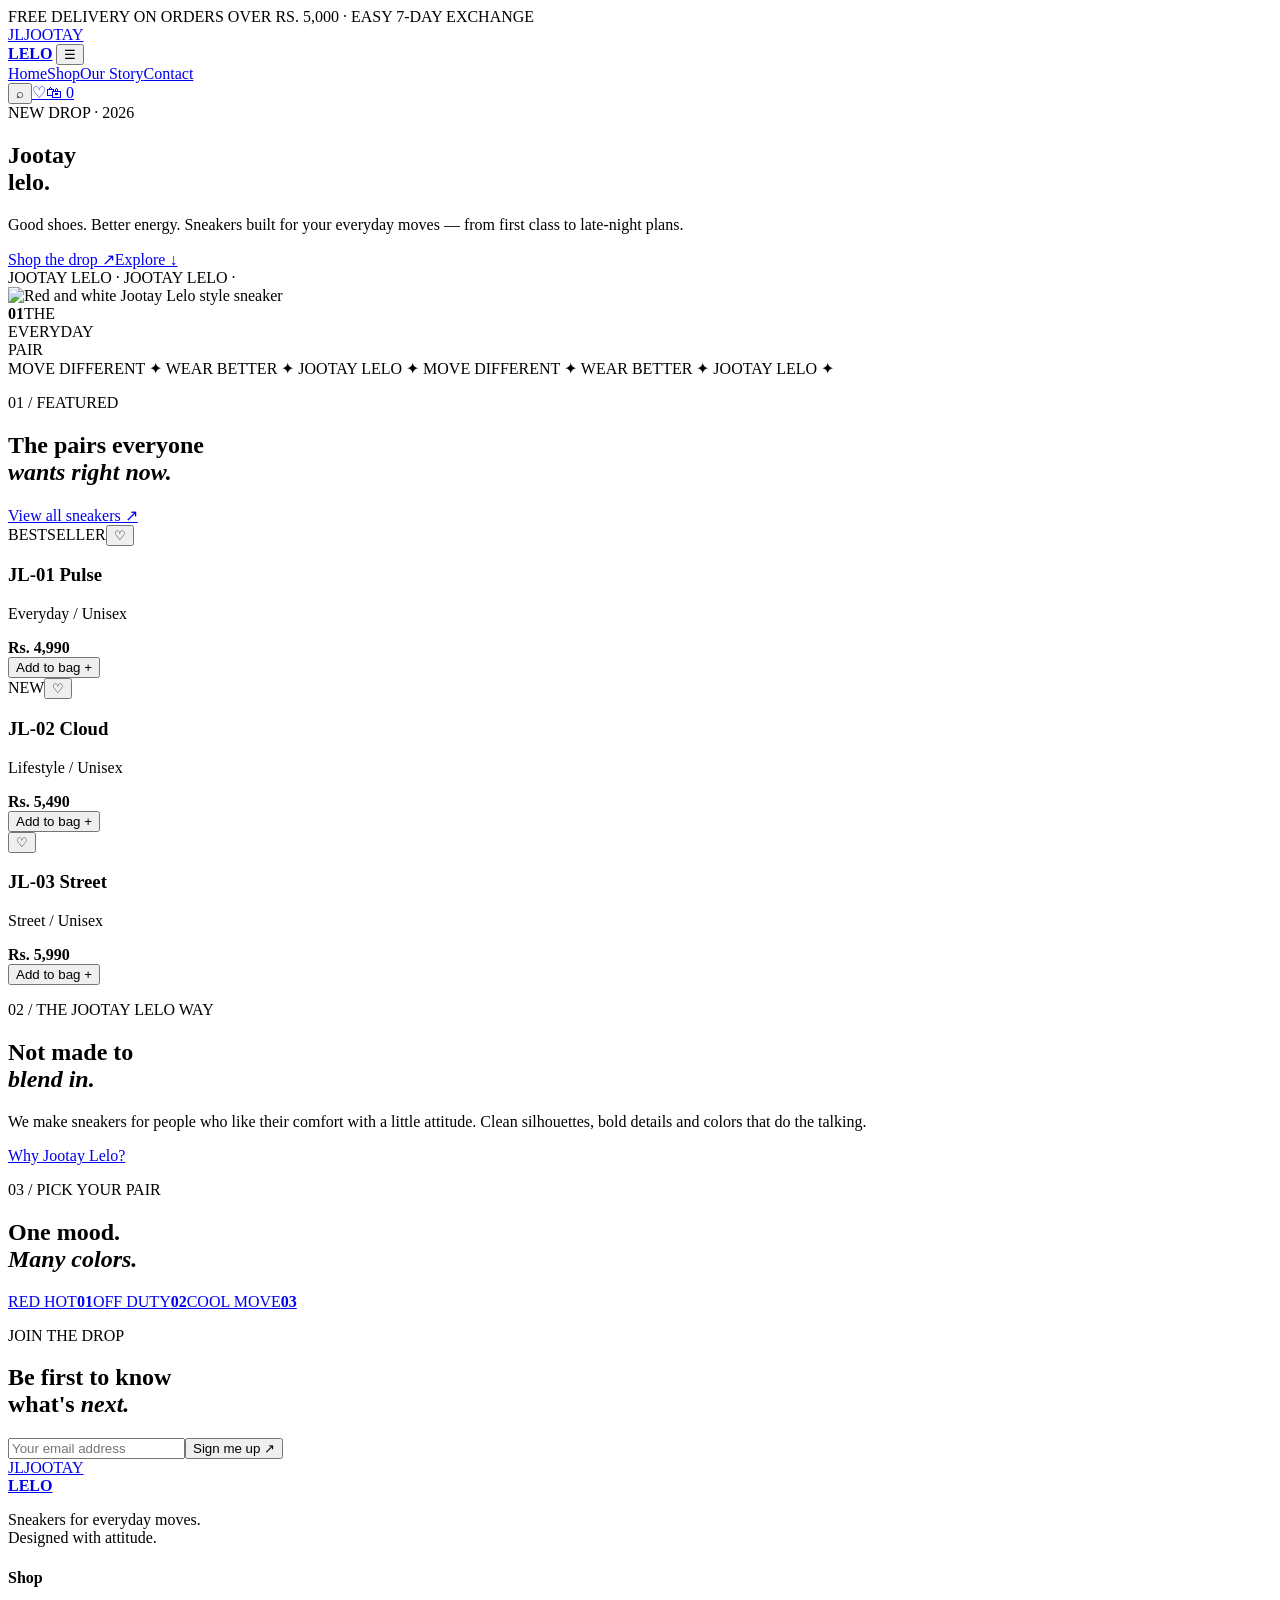
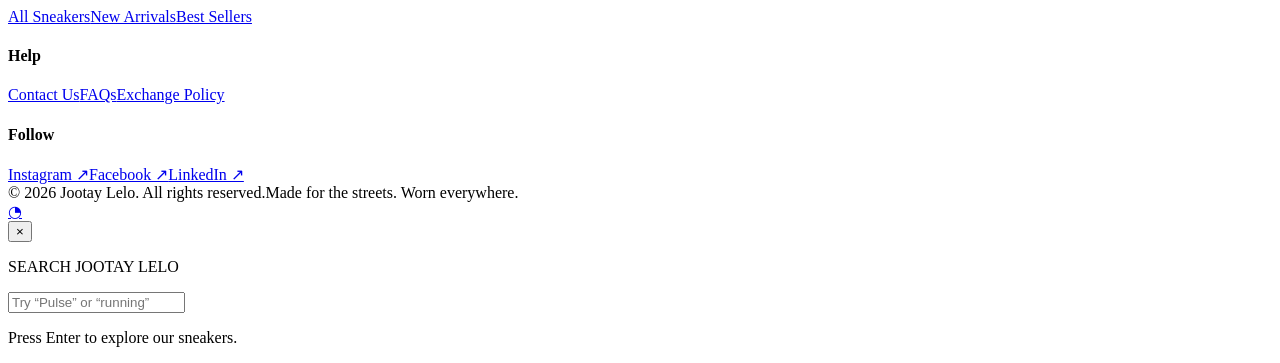
==== index.html @ d02ef952 "Add files via upload" ====
<!DOCTYPE html>
<html lang="en">
<head>
<meta charset="UTF-8"><meta name="viewport" content="width=device-width,initial-scale=1.0">
<meta name="description" content="Jootay Lelo — bold sneakers for everyday moves.">
<title>Jootay Lelo | Step Into Your Style</title>
<link rel="preconnect" href="https://fonts.googleapis.com"><link rel="preconnect" href="https://fonts.gstatic.com" crossorigin>
<link href="https://fonts.googleapis.com/css2?family=DM+Sans:wght@400;500;600;700&family=Space+Grotesk:wght@500;600;700&display=swap" rel="stylesheet">
<link rel="stylesheet" href="css/style.css">
</head>
<body>
<div class="topbar">FREE DELIVERY ON ORDERS OVER RS. 5,000 <span>·</span> EASY 7-DAY EXCHANGE</div>
<header class="header">
<a class="brand" href="index.html"><span class="brand-icon">JL</span><span>JOOTAY<br><b>LELO</b></span></a>
<button class="menu-toggle" aria-label="Open navigation">☰</button>
<nav id="nav"><a class="active" href="index.html">Home</a><a href="shop.html">Shop</a><a href="about.html">Our Story</a><a href="contact.html">Contact</a></nav>
<div class="header-actions"><button id="searchBtn" aria-label="Search">⌕</button><a href="shop.html#wishlist" aria-label="Wishlist">♡</a><a class="cart-link" href="shop.html#cart" aria-label="Shopping bag">🛍 <span id="cartCount">0</span></a></div>
</header>

<main>
<section class="hero">
<div class="hero-copy"><span class="pill">NEW DROP · 2026</span><h1>Jootay<br><span>lelo.</span></h1><p>Good shoes. Better energy. Sneakers built for your everyday moves — from first class to late-night plans.</p><div class="hero-actions"><a class="btn btn-dark" href="shop.html">Shop the drop <span>↗</span></a><a class="text-btn" href="#featured">Explore ↓</a></div></div>
<div class="hero-shoe"><div class="circle-text">JOOTAY LELO · JOOTAY LELO · </div><img src="https://images.unsplash.com/photo-1542291026-7eec264c27ff?auto=format&fit=crop&w=1200&q=90" alt="Red and white Jootay Lelo style sneaker"></div>
<div class="hero-note"><strong>01</strong><span>THE<br>EVERYDAY<br>PAIR</span></div>
</section>

<section class="marquee"><div>MOVE DIFFERENT <span>✦</span> WEAR BETTER <span>✦</span> JOOTAY LELO <span>✦</span> MOVE DIFFERENT <span>✦</span> WEAR BETTER <span>✦</span> JOOTAY LELO <span>✦</span></div></section>

<section class="section" id="featured">
<div class="section-head"><div><p class="eyebrow">01 / FEATURED</p><h2>The pairs everyone<br><em>wants right now.</em></h2></div><a class="text-btn" href="shop.html">View all sneakers ↗</a></div>
<div class="product-grid">
<article class="product-card"><div class="product-image pi-one"><span class="badge">BESTSELLER</span><button class="wish" data-wish>♡</button></div><div class="product-meta"><div><h3>JL-01 Pulse</h3><p>Everyday / Unisex</p></div><strong>Rs. 4,990</strong></div><button class="quick-add" data-add="JL-01 Pulse">Add to bag +</button></article>
<article class="product-card"><div class="product-image pi-two"><span class="badge new">NEW</span><button class="wish" data-wish>♡</button></div><div class="product-meta"><div><h3>JL-02 Cloud</h3><p>Lifestyle / Unisex</p></div><strong>Rs. 5,490</strong></div><button class="quick-add" data-add="JL-02 Cloud">Add to bag +</button></article>
<article class="product-card"><div class="product-image pi-three"><button class="wish" data-wish>♡</button></div><div class="product-meta"><div><h3>JL-03 Street</h3><p>Street / Unisex</p></div><strong>Rs. 5,990</strong></div><button class="quick-add" data-add="JL-03 Street">Add to bag +</button></article>
</div>
</section>

<section class="editorial">
<div class="editorial-photo"></div><div class="editorial-copy"><p class="eyebrow">02 / THE JOOTAY LELO WAY</p><h2>Not made to<br><em>blend in.</em></h2><p>We make sneakers for people who like their comfort with a little attitude. Clean silhouettes, bold details and colors that do the talking.</p><a class="btn btn-light" href="about.html">Why Jootay Lelo?</a></div>
</section>

<section class="section color-section"><div class="section-head"><div><p class="eyebrow">03 / PICK YOUR PAIR</p><h2>One mood.<br><em>Many colors.</em></h2></div></div>
<div class="color-grid"><a href="shop.html?color=red" class="color-card red"><span>RED HOT</span><b>01</b></a><a href="shop.html?color=cream" class="color-card cream"><span>OFF DUTY</span><b>02</b></a><a href="shop.html?color=blue" class="color-card blue"><span>COOL MOVE</span><b>03</b></a></div></section>

<section class="newsletter"><div><p class="eyebrow">JOIN THE DROP</p><h2>Be first to know<br>what's <em>next.</em></h2></div><form id="newsletter"><input type="email" placeholder="Your email address" required><button class="btn btn-dark">Sign me up ↗</button></form></section>
</main>

<footer><div class="footer-top"><div><a class="brand footer-brand" href="index.html"><span class="brand-icon">JL</span><span>JOOTAY<br><b>LELO</b></span></a><p>Sneakers for everyday moves.<br>Designed with attitude.</p></div><div><h4>Shop</h4><a href="shop.html">All Sneakers</a><a href="shop.html">New Arrivals</a><a href="shop.html">Best Sellers</a></div><div><h4>Help</h4><a href="contact.html">Contact Us</a><a href="contact.html#faq">FAQs</a><a href="contact.html#exchange">Exchange Policy</a></div><div><h4>Follow</h4><a href="https://www.instagram.com/" target="_blank">Instagram ↗</a><a href="https://www.facebook.com/" target="_blank">Facebook ↗</a><a href="https://www.linkedin.com/" target="_blank">LinkedIn ↗</a></div></div><div class="footer-bottom"><span>© 2026 Jootay Lelo. All rights reserved.</span><span>Made for the streets. Worn everywhere.</span></div></footer>
<a class="whatsapp" href="https://wa.me/923001234567?text=Hi%20Jootay%20Lelo%2C%20I%20have%20a%20question%20about%20your%20sneakers." target="_blank" aria-label="Chat on WhatsApp">◔</a>
<div class="search-panel" id="searchPanel"><button class="close-search" id="closeSearch">×</button><p class="eyebrow">SEARCH JOOTAY LELO</p><input id="searchInput" type="search" placeholder="Try “Pulse” or “running”"><p id="searchHint">Press Enter to explore our sneakers.</p></div>
<script src="js/script.js"></script>
</body></html>
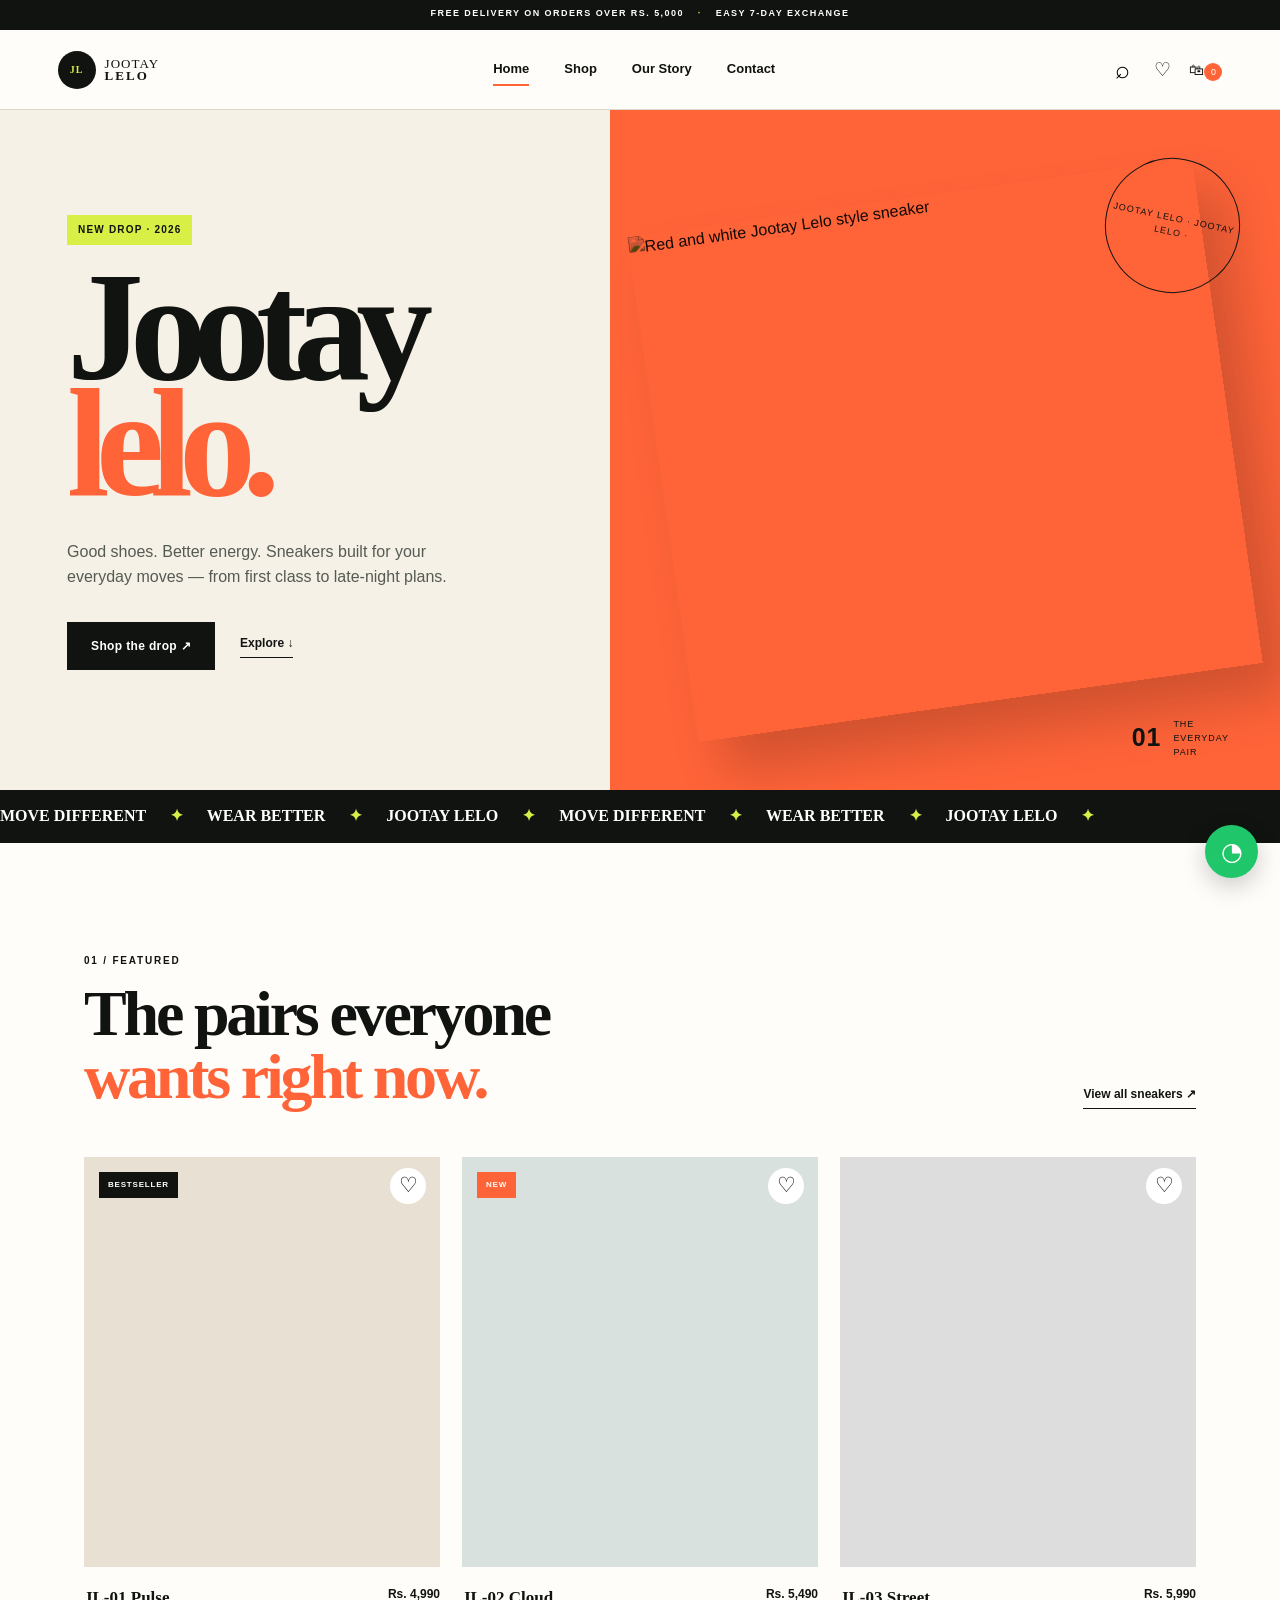
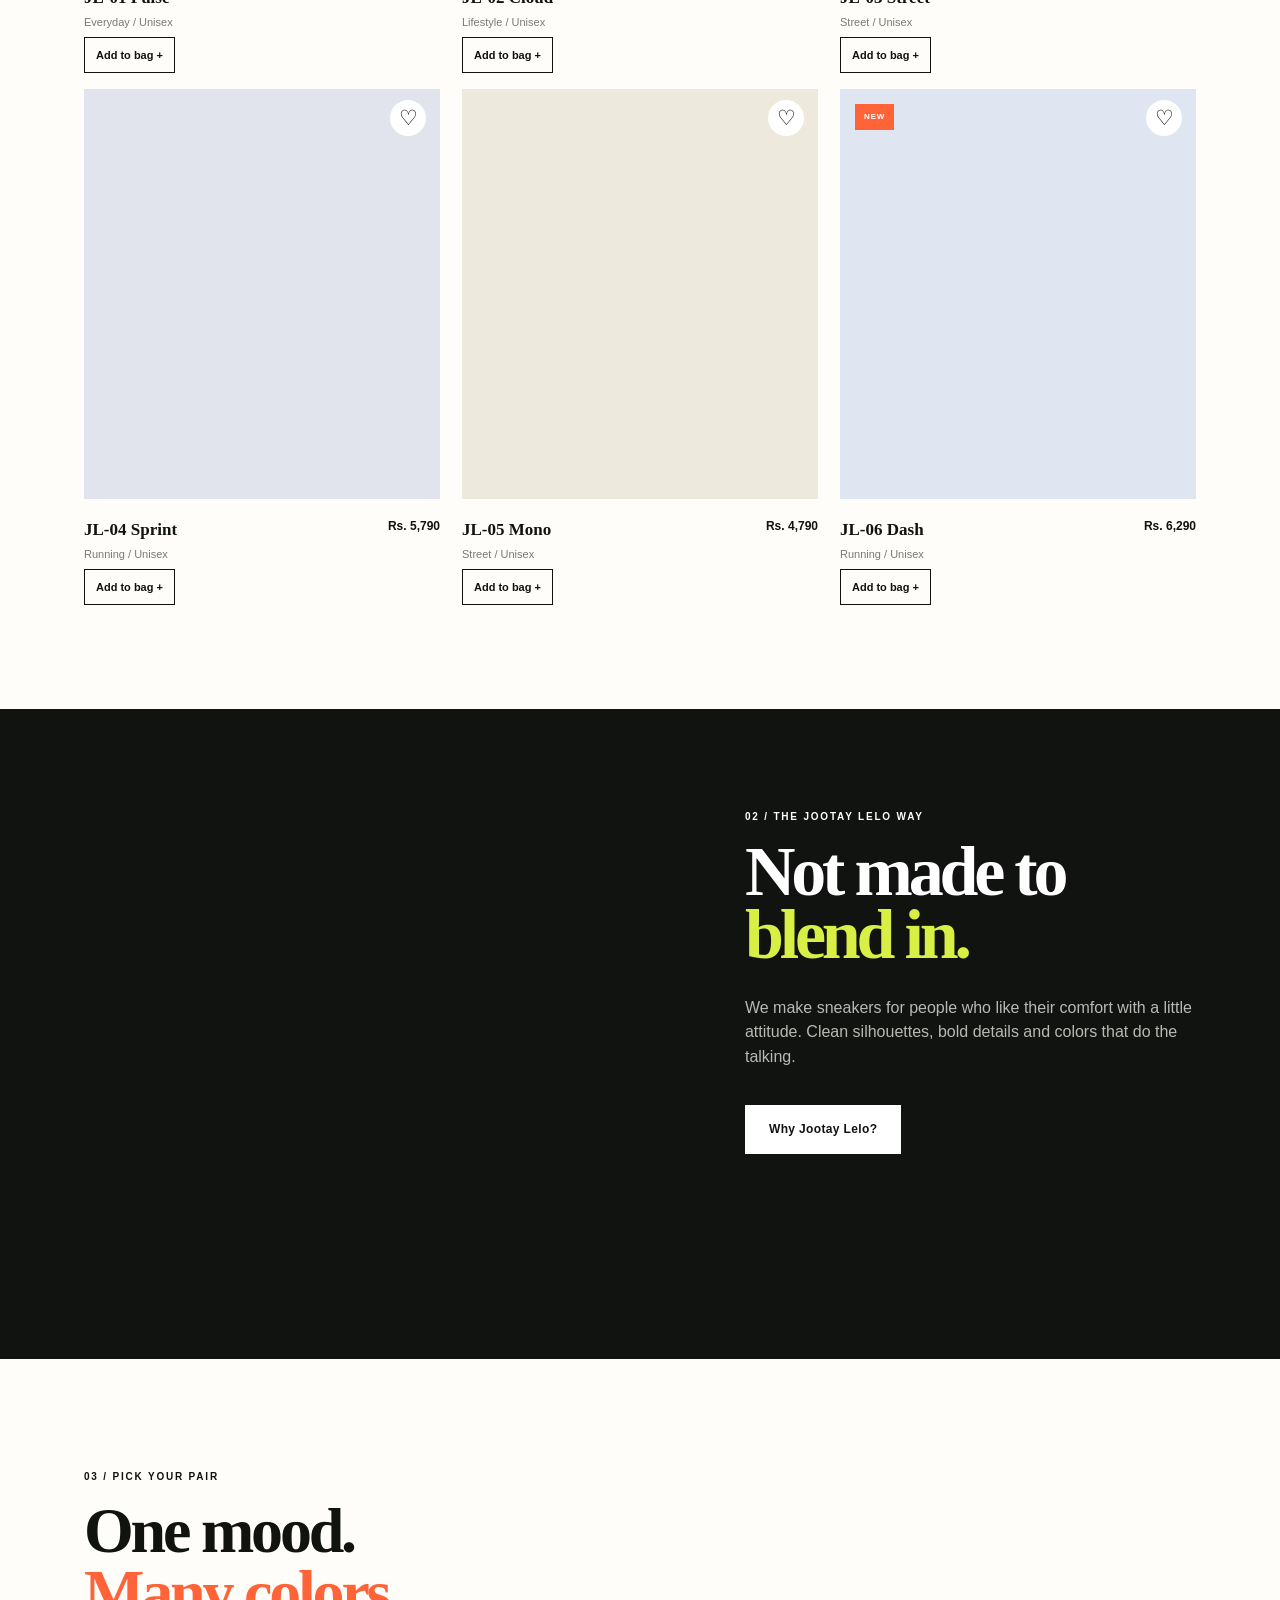
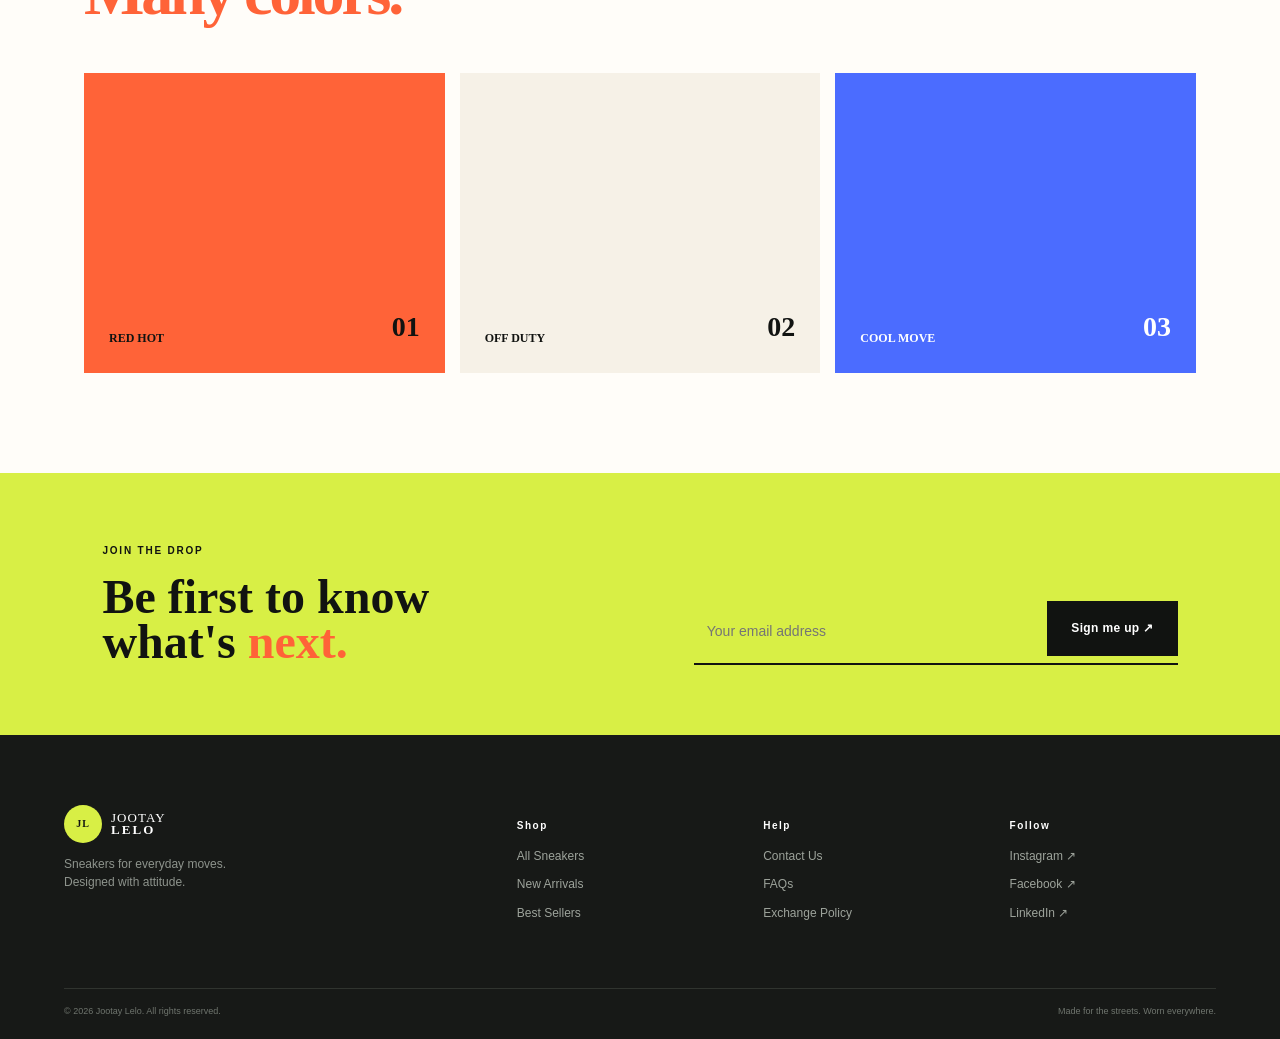
==== commit 37be1c09: "Update index.html" ====
--- a/index.html
+++ b/index.html
@@ -29,11 +29,13 @@
 <section class="section" id="featured">
 <div class="section-head"><div><p class="eyebrow">01 / FEATURED</p><h2>The pairs everyone<br><em>wants right now.</em></h2></div><a class="text-btn" href="shop.html">View all sneakers ↗</a></div>
 <div class="product-grid">
-<article class="product-card"><div class="product-image pi-one"><span class="badge">BESTSELLER</span><button class="wish" data-wish>♡</button></div><div class="product-meta"><div><h3>JL-01 Pulse</h3><p>Everyday / Unisex</p></div><strong>Rs. 4,990</strong></div><button class="quick-add" data-add="JL-01 Pulse">Add to bag +</button></article>
-<article class="product-card"><div class="product-image pi-two"><span class="badge new">NEW</span><button class="wish" data-wish>♡</button></div><div class="product-meta"><div><h3>JL-02 Cloud</h3><p>Lifestyle / Unisex</p></div><strong>Rs. 5,490</strong></div><button class="quick-add" data-add="JL-02 Cloud">Add to bag +</button></article>
-<article class="product-card"><div class="product-image pi-three"><button class="wish" data-wish>♡</button></div><div class="product-meta"><div><h3>JL-03 Street</h3><p>Street / Unisex</p></div><strong>Rs. 5,990</strong></div><button class="quick-add" data-add="JL-03 Street">Add to bag +</button></article>
-</div>
-</section>
+<article class="product-card" data-category="lifestyle"><div class="product-image pi-one"><a class="product-image-link" href="product.html?id=1" aria-label="View JL-01 Pulse details"></a><span class="badge">BESTSELLER</span><button class="wish" data-wish aria-label="Add JL-01 Pulse to wishlist">♡</button></div><div class="product-meta"><div><h3>JL-01 Pulse</h3><p>Everyday / Unisex</p></div><strong>Rs. 4,990</strong></div><a class="quick-add" data-add="JL-01 Pulse" href="javascript:void(0)">Add to bag +</a></article>
+<article class="product-card" data-category="lifestyle"><div class="product-image pi-two"><a class="product-image-link" href="product.html?id=2" aria-label="View JL-02 Cloud details"></a><span class="badge new">NEW</span><button class="wish" data-wish aria-label="Add JL-02 Cloud to wishlist">♡</button></div><div class="product-meta"><div><h3>JL-02 Cloud</h3><p>Lifestyle / Unisex</p></div><strong>Rs. 5,490</strong></div><a class="quick-add" data-add="JL-02 Cloud" href="javascript:void(0)">Add to bag +</a></article>
+<article class="product-card" data-category="street"><div class="product-image pi-three"><a class="product-image-link" href="product.html?id=3" aria-label="View JL-03 Street details"></a><button class="wish" data-wish aria-label="Add JL-03 Street to wishlist">♡</button></div><div class="product-meta"><div><h3>JL-03 Street</h3><p>Street / Unisex</p></div><strong>Rs. 5,990</strong></div><a class="quick-add" data-add="JL-03 Street" href="javascript:void(0)">Add to bag +</a></article>
+<article class="product-card" data-category="running"><div class="product-image pi-four"><a class="product-image-link" href="product.html?id=4" aria-label="View JL-04 Sprint details"></a><button class="wish" data-wish aria-label="Add JL-04 Sprint to wishlist">♡</button></div><div class="product-meta"><div><h3>JL-04 Sprint</h3><p>Running / Unisex</p></div><strong>Rs. 5,790</strong></div><a class="quick-add" data-add="JL-04 Sprint" href="javascript:void(0)">Add to bag +</a></article>
+<article class="product-card" data-category="street"><div class="product-image pi-five"><a class="product-image-link" href="product.html?id=5" aria-label="View JL-05 Mono details"></a><button class="wish" data-wish aria-label="Add JL-05 Mono to wishlist">♡</button></div><div class="product-meta"><div><h3>JL-05 Mono</h3><p>Street / Unisex</p></div><strong>Rs. 4,790</strong></div><a class="quick-add" data-add="JL-05 Mono" href="javascript:void(0)">Add to bag +</a></article>
+<article class="product-card" data-category="running"><div class="product-image pi-six"><a class="product-image-link" href="product.html?id=6" aria-label="View JL-06 Dash details"></a><span class="badge new">NEW</span><button class="wish" data-wish aria-label="Add JL-06 Dash to wishlist">♡</button></div><div class="product-meta"><div><h3>JL-06 Dash</h3><p>Running / Unisex</p></div><strong>Rs. 6,290</strong></div><a class="quick-add" data-add="JL-06 Dash" href="javascript:void(0)">Add to bag +</a></article>
+</div></section>
 
 <section class="editorial">
 <div class="editorial-photo"></div><div class="editorial-copy"><p class="eyebrow">02 / THE JOOTAY LELO WAY</p><h2>Not made to<br><em>blend in.</em></h2><p>We make sneakers for people who like their comfort with a little attitude. Clean silhouettes, bold details and colors that do the talking.</p><a class="btn btn-light" href="about.html">Why Jootay Lelo?</a></div>
@@ -49,4 +51,4 @@
 <a class="whatsapp" href="https://wa.me/923001234567?text=Hi%20Jootay%20Lelo%2C%20I%20have%20a%20question%20about%20your%20sneakers." target="_blank" aria-label="Chat on WhatsApp">◔</a>
 <div class="search-panel" id="searchPanel"><button class="close-search" id="closeSearch">×</button><p class="eyebrow">SEARCH JOOTAY LELO</p><input id="searchInput" type="search" placeholder="Try “Pulse” or “running”"><p id="searchHint">Press Enter to explore our sneakers.</p></div>
 <script src="js/script.js"></script>
-</body></html>+</body></html>
--- a/css/style.css
+++ b/css/style.css
@@ -0,0 +1,3 @@
+:root{--black:#111311;--cream:#f6f1e7;--white:#fffdf9;--orange:#ff6338;--lime:#d8ef45;--blue:#4b6cff;--muted:#777a74;--line:#ddd8cd;--max:1240px}*{box-sizing:border-box}html{scroll-behavior:smooth}body{margin:0;background:var(--white);color:var(--black);font-family:"DM Sans",sans-serif;line-height:1.55}a{text-decoration:none;color:inherit}button,input,select,textarea{font:inherit}.topbar{height:30px;background:var(--black);color:#fff;text-align:center;font-size:9px;letter-spacing:.16em;font-weight:700;padding:7px}.topbar span{color:var(--lime);margin:0 10px}.header{height:80px;display:flex;align-items:center;justify-content:space-between;padding:0 4.5%;border-bottom:1px solid var(--line);background:rgba(255,253,249,.96);position:sticky;top:0;z-index:50}.brand{display:flex;align-items:center;gap:9px;font-family:"Space Grotesk";font-size:13px;line-height:.9;letter-spacing:.08em}.brand b{letter-spacing:.16em}.brand-icon{width:38px;height:38px;background:var(--black);color:var(--lime);display:grid;place-items:center;border-radius:50%;font-size:10px;font-weight:700}.header nav{display:flex;gap:35px;font-size:13px;font-weight:600}.header nav a{padding:31px 0;position:relative}.header nav a:after{content:"";position:absolute;bottom:25px;left:0;width:0;height:2px;background:var(--orange);transition:.2s}.header nav a:hover:after,.header nav a.active:after{width:100%}.header-actions{display:flex;align-items:center;gap:18px;font-size:19px}.header-actions button{border:0;background:none;font-size:25px;cursor:pointer}.cart-link{font-size:15px}.cart-link span{background:var(--orange);color:#fff;border-radius:50%;display:inline-grid;place-items:center;width:18px;height:18px;font-size:9px;margin-left:-4px}.menu-toggle{display:none;border:0;background:none;font-size:24px}.hero{min-height:680px;background:var(--cream);display:grid;grid-template-columns:1fr 1.1fr;position:relative;overflow:hidden}.hero-copy{padding:105px 0 90px 11%;z-index:2}.pill{display:inline-block;background:var(--lime);font-size:10px;font-weight:800;letter-spacing:.12em;padding:7px 11px;margin-bottom:24px}.hero h1{font-family:"Space Grotesk";font-size:clamp(90px,12vw,170px);line-height:.76;letter-spacing:-.09em;margin:0 0 38px}.hero h1 span{color:var(--orange)}.hero-copy>p:not(.eyebrow){max-width:400px;color:#555a53;font-size:16px}.hero-actions{display:flex;gap:25px;align-items:center;margin-top:32px}.btn{border:0;padding:15px 24px;font-size:12px;font-weight:800;letter-spacing:.03em;cursor:pointer;display:inline-block;transition:.2s}.btn-dark{background:var(--black);color:#fff}.btn-dark:hover{transform:translateY(-2px);background:var(--orange)}.btn-light{background:#fff;color:var(--black)}.text-btn{font-size:12px;font-weight:800;border-bottom:1px solid currentColor;padding-bottom:4px}.hero-shoe{position:relative;display:flex;align-items:center;justify-content:center;background:var(--orange);overflow:hidden}.hero-shoe img{width:85%;height:75%;object-fit:cover;mix-blend-mode:multiply;transform:rotate(-8deg);filter:saturate(1.1);box-shadow:25px 35px 50px rgba(0,0,0,.18)}.circle-text{position:absolute;right:6%;top:7%;width:135px;height:135px;border:1px solid var(--black);border-radius:50%;display:grid;place-items:center;text-align:center;font-size:9px;letter-spacing:.12em;transform:rotate(12deg)}.hero-note{position:absolute;right:4%;bottom:30px;display:flex;gap:12px;align-items:start;font-size:9px;letter-spacing:.1em}.hero-note strong{font-size:25px}.marquee{overflow:hidden;background:var(--black);color:#fff;padding:14px 0;white-space:nowrap;font-family:"Space Grotesk";font-size:16px;font-weight:700}.marquee div{display:inline-block;animation:marquee 22s linear infinite}.marquee span{color:var(--lime);padding:0 20px}@keyframes marquee{to{transform:translateX(-50%)}}.section{max-width:var(--max);margin:auto;padding:110px 5%}.section-head{display:flex;justify-content:space-between;align-items:end;margin-bottom:48px}.eyebrow{font-size:10px;font-weight:800;letter-spacing:.18em;margin:0 0 15px}.section h2,.split-story h2,.contact-info h2,.faq h2{font-family:"Space Grotesk";font-size:clamp(40px,5vw,68px);line-height:.98;letter-spacing:-.05em;margin:0}.section h2 em,.split-story h2 em,.faq h2 em{color:var(--orange);font-style:normal}.product-grid{display:grid;grid-template-columns:repeat(3,1fr);gap:22px}.product-card{min-width:0}.product-image{height:410px;position:relative;overflow:hidden;background:#eee;transition:.25s}.product-card:hover .product-image{transform:translateY(-5px)}.product-image:before{content:"";position:absolute;inset:0;background-size:cover;background-position:center;transition:.4s}.product-card:hover .product-image:before{transform:scale(1.04)}.pi-one{background:#e9e0d4}.pi-one:before{background-image:url("https://images.unsplash.com/photo-1542291026-7eec264c27ff?auto=format&fit=crop&w=800&q=88")}.pi-two{background:#d9e1de}.pi-two:before{background-image:url("https://images.unsplash.com/photo-1543508282-6319a3e2621f?auto=format&fit=crop&w=800&q=88")}.pi-three{background:#ddd}.pi-three:before{background-image:url("https://images.unsplash.com/photo-1525966222134-fcfa99b8ae77?auto=format&fit=crop&w=800&q=88")}.pi-four{background:#e2e4ed}.pi-four:before{background-image:url("https://images.unsplash.com/photo-1554138884-6c0e43f0e3af?auto=format&fit=crop&w=800&q=88")}.pi-five{background:#eee9dd}.pi-five:before{background-image:url("https://images.unsplash.com/photo-1560769629-975ec94e6a86?auto=format&fit=crop&w=800&q=88")}.pi-six{background:#dfe6f1}.pi-six:before{background-image:url("https://images.unsplash.com/photo-1600185365483-26d7a4cc7519?auto=format&fit=crop&w=800&q=88")}.badge{position:absolute;top:15px;left:15px;background:var(--black);color:#fff;padding:7px 9px;font-size:8px;font-weight:800;letter-spacing:.1em;z-index:2}.badge.new{background:var(--orange)}.wish{position:absolute;right:14px;top:11px;border:0;background:#fff;width:36px;height:36px;border-radius:50%;font-size:21px;z-index:2;cursor:pointer}.wish.liked{background:var(--orange);color:#fff}.product-meta{display:flex;justify-content:space-between;gap:10px;padding:18px 0 8px}.product-meta h3{font-family:"Space Grotesk";font-size:17px;margin:0}.product-meta p{font-size:11px;color:var(--muted);margin:3px 0}.product-meta strong{font-size:12px;white-space:nowrap}.quick-add{width:100%;background:none;border:1px solid var(--black);padding:11px;cursor:pointer;font-size:11px;font-weight:800;transition:.2s}.quick-add:hover{background:var(--black);color:#fff}.editorial{display:grid;grid-template-columns:1.05fr .95fr;background:var(--black);color:#fff}.editorial-photo{min-height:650px;background:url("https://images.unsplash.com/photo-1552346154-21d32810aba3?auto=format&fit=crop&w=1200&q=88") center/cover}.editorial-copy{padding:100px 12%}.editorial-copy h2{font-family:"Space Grotesk";font-size:70px;line-height:.9;letter-spacing:-.06em;margin:0 0 30px}.editorial-copy h2 em{color:var(--lime);font-style:normal}.editorial-copy>p:not(.eyebrow){color:#b7bab3;max-width:450px;margin-bottom:35px}.color-section{padding-bottom:100px}.color-grid{display:grid;grid-template-columns:repeat(3,1fr);gap:15px}.color-card{height:300px;padding:25px;display:flex;justify-content:space-between;align-items:end;font-family:"Space Grotesk";font-size:12px;font-weight:800}.color-card b{font-size:28px}.red{background:var(--orange)}.cream{background:var(--cream)}.blue{background:var(--blue);color:#fff}.newsletter{background:var(--lime);padding:70px 8%;display:flex;justify-content:space-between;align-items:end;gap:40px}.newsletter h2{font-family:"Space Grotesk";font-size:48px;line-height:.95;margin:0}.newsletter h2 em{color:var(--orange);font-style:normal}.newsletter form{display:flex;width:45%;border-bottom:2px solid var(--black);padding-bottom:7px}.newsletter input{border:0;background:transparent;outline:0;flex:1;font-size:14px}.newsletter .btn{margin-left:10px}.footer-brand{color:#fff}.footer-brand .brand-icon{background:var(--lime);color:var(--black)}footer{background:#171917;color:#fff;padding:70px 5% 20px}.footer-top{max-width:var(--max);margin:auto;display:grid;grid-template-columns:2fr 1fr 1fr 1fr;gap:40px}.footer-top p{color:#8e948d;font-size:12px}.footer-top h4{font-size:10px;letter-spacing:.15em}.footer-top>div>a:not(.brand){display:block;color:#9da39b;font-size:12px;margin:10px 0}.footer-top>div>a:not(.brand):hover{color:var(--lime)}.footer-bottom{max-width:var(--max);margin:55px auto 0;border-top:1px solid #30342f;padding-top:16px;display:flex;justify-content:space-between;color:#6f756e;font-size:9px}.whatsapp{position:fixed;right:22px;bottom:22px;width:53px;height:53px;border-radius:50%;background:#20c76a;color:#fff;display:grid;place-items:center;font-size:25px;z-index:40;box-shadow:0 8px 25px #0003}.search-panel{position:fixed;inset:0;background:var(--cream);z-index:100;padding:10% 12%;display:none}.search-panel.open{display:block}.search-panel input{width:100%;border:0;border-bottom:3px solid var(--black);background:none;padding:15px 0;font-family:"Space Grotesk";font-size:50px;outline:0}.close-search{position:absolute;right:5%;top:4%;font-size:40px;border:0;background:none}.shop-hero{background:var(--cream);padding:100px 8% 90px}.shop-hero h1,.contact-hero h1,.about-hero h1{font-family:"Space Grotesk";font-size:clamp(70px,10vw,135px);line-height:.78;letter-spacing:-.08em;margin:0 0 28px}.shop-hero h1 em,.contact-hero h1 em,.about-hero h1 em{color:var(--orange);font-style:normal}.shop-hero>p:last-child{max-width:450px;color:var(--muted)}.shop-section{padding-top:70px}.shop-toolbar{display:flex;justify-content:space-between;align-items:center;margin-bottom:35px}.filters{display:flex;gap:8px}.filter{border:1px solid var(--line);background:#fff;padding:9px 17px;font-size:11px;font-weight:700;cursor:pointer}.filter.active,.filter:hover{background:var(--black);color:#fff;border-color:var(--black)}#resultCount{font-size:10px;color:var(--muted)}.shop-grid{grid-template-columns:repeat(3,1fr)}.cart-drawer{margin:0 5% 100px;background:var(--cream);padding:40px;display:flex;justify-content:flex-end;text-align:right}.cart-drawer h2{font-family:"Space Grotesk";font-size:38px;margin:0}.cart-drawer p:not(.eyebrow){color:var(--muted);font-size:12px}.about-hero{height:620px;background:url("https://images.unsplash.com/photo-1552346154-21d32810aba3?auto=format&fit=crop&w=1800&q=88") center/cover;position:relative}.about-overlay{position:absolute;inset:0;background:linear-gradient(90deg,#111a 0%,transparent 70%);color:#fff;padding:100px 8%;display:flex;flex-direction:column;justify-content:end}.about-overlay h1{margin-bottom:0}.split-story{display:grid;grid-template-columns:1fr 1fr;gap:12%;align-items:start}.split-story>div:last-child{padding-top:50px;color:var(--muted);font-size:15px}.split-story strong{color:var(--black)}.manifesto{background:var(--orange);color:var(--black);padding:90px 8%;display:grid;grid-template-columns:1fr 1fr;gap:10%;align-items:end}.manifesto span{font-family:"Space Grotesk";font-weight:800;font-size:70px}.manifesto h2{font-family:"Space Grotesk";font-size:80px;line-height:.85;letter-spacing:-.07em;margin:20px 0 0}.manifesto h2 em{font-style:normal;color:#fff}.manifesto-list p{border-top:1px solid #1116;padding:18px 0;margin:0;font-size:12px;font-weight:800;letter-spacing:.08em}.manifesto-list b{margin-right:35px}.numbers{display:grid;grid-template-columns:.6fr 1.4fr;gap:10%}.number-grid{display:grid;grid-template-columns:repeat(2,1fr);gap:35px}.number-grid strong{font-family:"Space Grotesk";font-size:70px}.number-grid span{display:block;color:var(--muted);font-size:11px}.contact-hero{background:var(--cream);padding:110px 8% 100px}.contact-grid{display:grid;grid-template-columns:.8fr 1.2fr;gap:12%;align-items:start}.contact-info>p:not(.eyebrow){color:var(--muted);max-width:450px;margin:25px 0 45px}.contact-block{border-top:1px solid var(--line);padding:17px 0}.contact-block span{display:block;font-size:9px;letter-spacing:.15em;color:var(--orange);font-weight:800}.contact-block strong{font-size:13px}.form-card{background:var(--cream);padding:45px}form label{display:block;font-size:11px;font-weight:700;margin-bottom:17px}form input,form select,form textarea{display:block;width:100%;margin-top:7px;border:1px solid #d7d1c5;background:#fff;padding:13px;outline:0}form input:focus,form select:focus,form textarea:focus{border-color:var(--orange)}.invalid{border-color:#d94b3d!important}.map-area{background:var(--black);color:#fff;padding:80px 5% 0}.map-area>div{max-width:var(--max);margin:auto;padding:0 3% 35px}.map-area h2,.faq h2{font-family:"Space Grotesk";font-size:48px;margin:0}.map-area iframe{display:block;width:100%;height:390px;border:0;filter:grayscale(100%)}.faq{max-width:1000px}.faq-list{margin-top:45px;border-top:1px solid var(--line)}.faq-q{width:100%;border:0;border-bottom:1px solid var(--line);background:none;padding:22px 0;text-align:left;font-weight:700;display:flex;justify-content:space-between;cursor:pointer}.faq-a{display:none;color:var(--muted);font-size:13px;padding:0 0 20px}.faq-a.open{display:block}.toast{position:fixed;left:50%;bottom:25px;transform:translate(-50%,100px);background:var(--black);color:#fff;padding:13px 22px;font-size:12px;z-index:200;transition:.3s}.toast.show{transform:translate(-50%,0)}
+@media(max-width:850px){.header{height:68px}.menu-toggle{display:block}.header nav{display:none;position:absolute;top:68px;left:0;right:0;background:#fff;padding:10px 6%;flex-direction:column;gap:0;border-bottom:1px solid var(--line)}.header nav.open{display:flex}.header nav a{padding:13px 0}.header nav a:after{bottom:5px}.header-actions{gap:12px}.hero{grid-template-columns:1fr;min-height:auto}.hero-copy{padding:80px 7% 60px}.hero-shoe{min-height:470px}.hero-shoe img{height:75%;width:78%}.hero-note{bottom:15px}.product-grid,.shop-grid{grid-template-columns:repeat(2,1fr)}.product-image{height:340px}.editorial{grid-template-columns:1fr}.editorial-photo{min-height:480px}.editorial-copy{padding:70px 8%}.color-grid{grid-template-columns:1fr}.color-card{height:220px}.newsletter{display:block}.newsletter form{width:100%;margin-top:35px}.footer-top{grid-template-columns:1fr 1fr}.split-story,.contact-grid,.manifesto,.numbers{grid-template-columns:1fr;gap:45px}.manifesto-list{max-width:600px}.about-hero{height:520px}.form-card{padding:30px}.shop-toolbar{display:block}.filters{flex-wrap:wrap;margin-bottom:15px}}
+@media(max-width:560px){.topbar{font-size:7px}.header{padding:0 5%}.brand{font-size:11px}.brand-icon{width:33px;height:33px}.header-actions>a:first-child{display:none}.hero h1{font-size:92px}.hero-shoe{min-height:390px}.hero-shoe img{width:88%;height:70%}.circle-text{width:100px;height:100px;font-size:7px}.section{padding:75px 6%}.section-head{display:block}.section-head>.text-btn{display:inline-block;margin-top:25px}.product-grid,.shop-grid{grid-template-columns:1fr}.product-image{height:380px}.editorial-copy h2{font-size:57px}.newsletter{padding:55px 7%}.newsletter h2{font-size:40px}.newsletter form{display:block;border:0}.newsletter input{border-bottom:2px solid;padding:13px 0;width:100%}.newsletter .btn{margin:15px 0 0;width:100%}.footer-top{grid-template-columns:1fr}.footer-bottom{display:block}.footer-bottom span{display:block;margin:5px 0}.shop-hero,.contact-hero{padding:80px 7%}.shop-hero h1,.contact-hero h1{font-size:72px}.about-hero{height:450px}.about-overlay{padding:60px 7%}.about-overlay h1{font-size:60px}.manifesto{padding:70px 7%}.manifesto h2{font-size:62px}.number-grid{grid-template-columns:1fr 1fr}.number-grid strong{font-size:50px}.search-panel{padding:30% 8%}.search-panel input{font-size:30px}}
